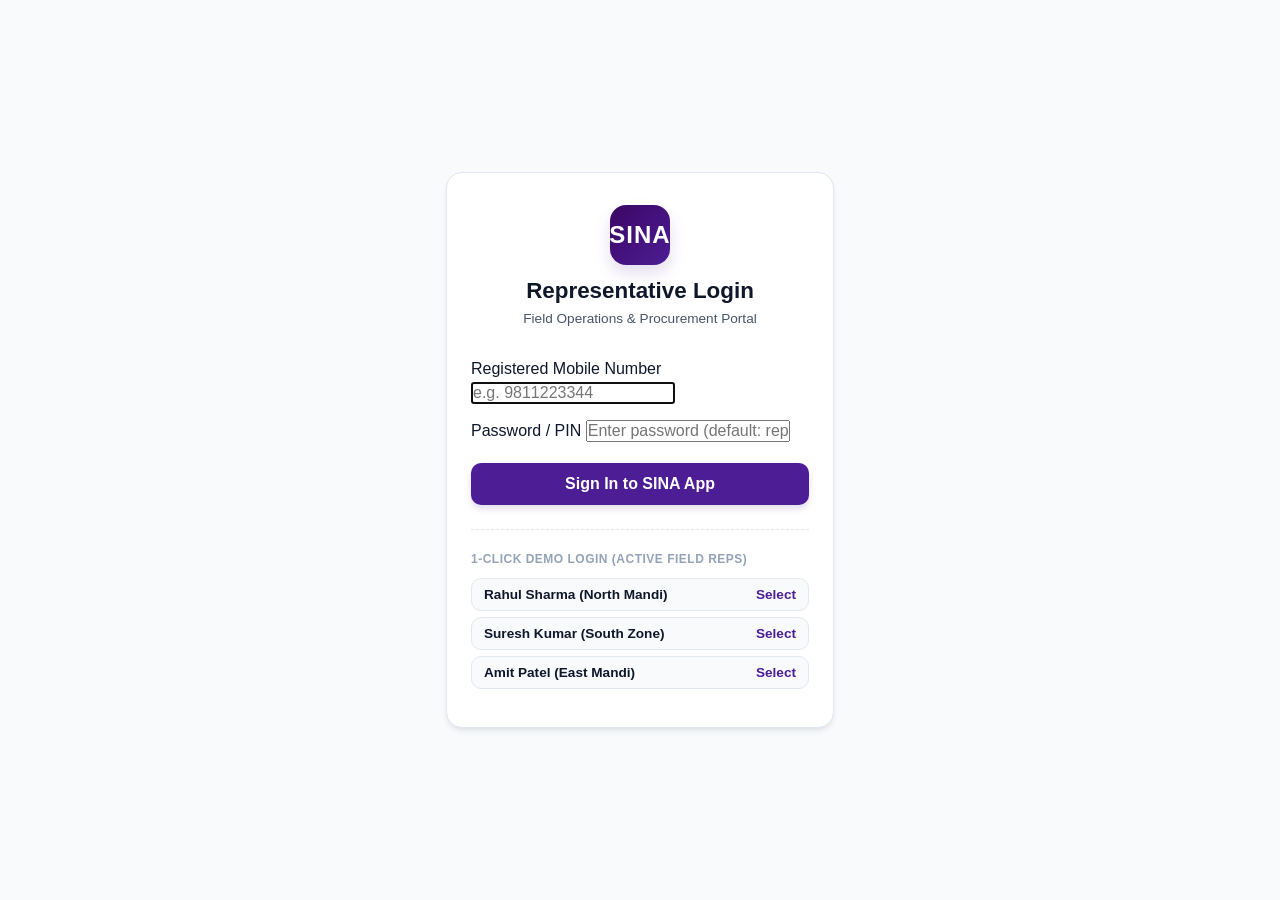
==== index.html @ ee01b5d9 "feat: initial release of SINA App field representative PWA" ====
<!DOCTYPE html>
<html lang="en">
<head>
  <meta charset="UTF-8">
  <meta name="viewport" content="width=device-width, initial-scale=1.0, maximum-scale=1.0, user-scalable=no">
  <title>Dashboard - SINA App</title>
  <meta name="description" content="SINA App Representative Field Dashboard">
  <meta name="theme-color" content="#4C1D95">
  <link rel="manifest" href="manifest.json">
  <link rel="stylesheet" href="css/base.css">
  <link rel="stylesheet" href="css/components.css">
  <style>
    .dash-greeting-card {
      background: linear-gradient(135deg, var(--purple-dark), var(--purple-primary));
      color: #FFFFFF;
      border-radius: var(--radius-lg);
      padding: 20px;
      margin-bottom: 16px;
      box-shadow: var(--shadow-md);
    }
    .greeting-date {
      font-size: 0.75rem;
      text-transform: uppercase;
      letter-spacing: 0.5px;
      opacity: 0.85;
    }
    .greeting-name {
      font-size: 1.4rem;
      font-weight: 800;
      margin: 4px 0;
      color: #FFFFFF;
    }
    .greeting-route {
      font-size: 0.85rem;
      opacity: 0.9;
    }
    
    /* KPI METRICS */
    .kpi-grid {
      display: grid;
      grid-template-columns: repeat(3, 1fr);
      gap: 10px;
      margin-bottom: 16px;
    }
    .kpi-card {
      background: var(--bg-primary);
      border: 1px solid var(--border-color);
      border-radius: var(--radius-md);
      padding: 12px 10px;
      text-align: center;
      box-shadow: var(--shadow-sm);
    }
    .kpi-val {
      font-size: 1.15rem;
      font-weight: 800;
      color: var(--purple-primary);
      margin-top: 4px;
    }
    .kpi-lbl {
      font-size: 0.7rem;
      font-weight: 600;
      color: var(--text-secondary);
      text-transform: uppercase;
    }

    /* FLOAT RECONCILIATION CARD */
    .float-reconcile-card {
      background: var(--bg-primary);
      border: 1px solid var(--purple-border);
      border-radius: var(--radius-lg);
      padding: 16px;
      margin-bottom: 16px;
    }
    .float-header {
      display: flex;
      justify-content: space-between;
      align-items: center;
      margin-bottom: 12px;
    }
    .float-title {
      font-size: 0.9rem;
      font-weight: 700;
      color: var(--text-primary);
    }
    .float-math-row {
      display: flex;
      justify-content: space-between;
      padding: 6px 0;
      font-size: 0.85rem;
      border-bottom: 1px dashed var(--border-color);
    }
    .float-net-row {
      display: flex;
      justify-content: space-between;
      padding: 10px 0 4px;
      font-weight: 800;
      font-size: 1rem;
      color: var(--purple-primary);
    }

    /* ACTION BUTTONS */
    .dash-actions-row {
      display: flex;
      gap: 10px;
      margin-bottom: 20px;
    }
    .dash-actions-row .btn {
      flex: 1;
    }

    /* VISIT CARDS */
    .section-title-row {
      display: flex;
      justify-content: space-between;
      align-items: center;
      margin-bottom: 12px;
    }
    .section-title {
      font-size: 1.05rem;
      font-weight: 700;
    }
    .visit-card {
      margin-bottom: 10px;
      border-left: 4px solid var(--purple-primary);
    }
    .visit-top-row {
      display: flex;
      justify-content: space-between;
      align-items: flex-start;
      margin-bottom: 6px;
    }
    .visit-firm-name {
      font-size: 0.95rem;
      font-weight: 700;
    }
    .visit-time {
      font-size: 0.75rem;
    }
    .visit-amount-box {
      text-align: right;
    }
    .visit-amount {
      display: block;
      font-weight: 800;
      font-size: 0.95rem;
      color: var(--purple-dark);
    }
    .badge {
      display: inline-block;
      font-size: 0.65rem;
      font-weight: 700;
      padding: 2px 6px;
      border-radius: var(--radius-sm);
    }
    .badge-success { background: var(--success-bg); color: var(--success-color); }
    .badge-purple { background: var(--purple-tint); color: var(--purple-primary); border: 1px solid var(--purple-border); }
    .visit-bottom-row {
      font-size: 0.8rem;
      color: var(--text-secondary);
      border-top: 1px solid var(--border-color);
      padding-top: 6px;
      margin-top: 6px;
    }
    .empty-state-card {
      padding: 30px 16px;
      background: var(--bg-primary);
      border-radius: var(--radius-md);
      border: 1px dashed var(--border-color);
    }
  </style>
</head>
<body>

  <main class="container">
    <!-- Greeting & Status Card -->
    <div class="dash-greeting-card">
      <div class="greeting-date" id="dash-today-date">Today</div>
      <h2 class="greeting-name" id="dash-rep-name">Rahul Sharma</h2>
      <div class="greeting-route" id="dash-rep-route">North Wholesale Market</div>
    </div>

    <!-- Quick Action Buttons -->
    <div class="dash-actions-row">
      <a href="entry.html" class="btn btn-primary">
        <svg width="20" height="20" viewBox="0 0 24 24" fill="none" stroke="currentColor" stroke-width="2"><line x1="12" y1="5" x2="12" y2="19"/><line x1="5" y1="12" x2="19" y2="12"/></svg>
        New Procurement
      </a>
      <button type="button" id="btn-open-expense-modal" class="btn btn-secondary">
        <svg width="20" height="20" viewBox="0 0 24 24" fill="none" stroke="currentColor" stroke-width="2"><rect x="2" y="6" width="20" height="12" rx="2"/><circle cx="12" cy="12" r="2"/></svg>
        Log Expense
      </button>
    </div>

    <!-- KPI Metric Cards -->
    <div class="kpi-grid">
      <div class="kpi-card">
        <div class="kpi-lbl">Visits</div>
        <div class="kpi-val" id="kpi-visits-count">0</div>
      </div>
      <div class="kpi-card">
        <div class="kpi-lbl">Procured</div>
        <div class="kpi-val" id="kpi-total-procurement">₹0</div>
      </div>
      <div class="kpi-card">
        <div class="kpi-lbl">Cash in Hand</div>
        <div class="kpi-val" id="kpi-cash-in-hand">₹15,000</div>
      </div>
    </div>

    <!-- Daily Float & Expenses Summary -->
    <div class="float-reconcile-card">
      <div class="float-header">
        <span class="float-title">Today's Cash Ledger</span>
        <span class="badge badge-purple">Real-Time</span>
      </div>
      <div class="float-math-row">
        <span>Morning Cash Float:</span>
        <strong id="float-initial-amount">₹15,000</strong>
      </div>
      <div class="float-math-row">
        <span>Cash Collected:</span>
        <strong style="color: var(--success-color);" id="float-cash-collected">+ ₹0</strong>
      </div>
      <div class="float-math-row">
        <span>Field Expenses:</span>
        <strong style="color: var(--danger-color);" id="float-total-expenses">- ₹0</strong>
      </div>
      <div class="float-net-row">
        <span>Net Cash in Hand:</span>
        <span id="kpi-cash-in-hand-2">₹15,000</span>
      </div>
    </div>

    <!-- Recent Visits Feed -->
    <div class="section-title-row">
      <h3 class="section-title">Today's Visits</h3>
      <a href="records.html" class="text-purple" style="font-size: 0.85rem; font-weight: 600;">View All</a>
    </div>
    <div id="recent-visits-list">
      <div class="empty-state-card text-center">
        <p class="text-muted">Loading today's activity...</p>
      </div>
    </div>
  </main>

  <!-- LOG EXPENSE MODAL -->
  <div id="expense-modal" class="sina-modal-backdrop">
    <div class="sina-modal-card">
      <div class="pwa-modal-header">
        <div class="pwa-badge-purple">Field Expense</div>
        <button class="icon-btn" id="btn-close-expense-modal">
          <svg width="20" height="20" viewBox="0 0 24 24" fill="none" stroke="currentColor" stroke-width="2"><line x1="18" y1="6" x2="6" y2="18"/><line x1="6" y1="6" x2="18" y2="18"/></svg>
        </button>
      </div>
      <form id="expense-form">
        <div class="form-group" style="margin-bottom: 12px;">
          <label class="form-label" for="expense_amount">Expense Amount (₹) *</label>
          <input type="number" id="expense_amount" class="form-input" placeholder="e.g. 250" min="1" step="any" required>
        </div>
        <div class="form-group" style="margin-bottom: 12px;">
          <label class="form-label" for="expense_category">Category *</label>
          <select id="expense_category" class="form-select" required>
            <option value="fuel">Fuel / Petrol</option>
            <option value="food">Food & Refreshments</option>
            <option value="travel">Bus / Auto / Toll</option>
            <option value="vehicle_maintenance">Vehicle Repair</option>
            <option value="misc">Miscellaneous</option>
          </select>
        </div>
        <div class="form-group" style="margin-bottom: 20px;">
          <label class="form-label" for="expense_notes">Notes / Details</label>
          <input type="text" id="expense_notes" class="form-input" placeholder="e.g. Petrol for bike at Shell pump">
        </div>
        <button type="submit" class="btn btn-primary btn-block">Save Expense</button>
      </form>
    </div>
  </div>

  <!-- Scripts -->
  <script src="js/config.js"></script>
  <script src="js/icons.js"></script>
  <script src="js/db.js"></script>
  <script src="js/auth.js"></script>
  <script src="js/pwa.js"></script>
  <script src="js/nav.js"></script>
  <script src="js/dashboard.js"></script>
</body>
</html>
---- css/base.css ----
/* SINA App - Design Tokens & Base CSS */
/* Palette: Clean White Background, Crisp Black Text, 20% Deep Dark Purple */

:root {
  --bg-primary: #FFFFFF;
  --bg-secondary: #F8FAFC;
  --bg-tertiary: #F1F5F9;
  
  --text-primary: #0F172A;
  --text-secondary: #475569;
  --text-muted: #94A3B8;
  --text-inverse: #FFFFFF;

  /* 20% Brand Accent: Deep Royal Dark Purple */
  --purple-primary: #4C1D95;       /* Main interactive dark purple */
  --purple-dark: #3B0764;          /* Header accents / active states */
  --purple-light: #5B21B6;         /* Hover / secondary actions */
  --purple-tint: #F5F3FF;          /* 5% tint for card fills, selected tags */
  --purple-border: #DDD6FE;        /* Soft purple borders */
  --purple-shadow: rgba(76, 29, 149, 0.15);

  --border-color: #E2E8F0;
  --border-focus: #4C1D95;

  --success-color: #059669;
  --success-bg: #ECFDF5;
  --warning-color: #D97706;
  --warning-bg: #FFFBEB;
  --danger-color: #DC2626;
  --danger-bg: #FEF2F2;

  --font-family: -apple-system, BlinkMacSystemFont, "Segoe UI", Roboto, "Helvetica Neue", Arial, sans-serif;
  --radius-sm: 6px;
  --radius-md: 10px;
  --radius-lg: 16px;
  --radius-full: 9999px;

  --shadow-sm: 0 1px 2px 0 rgba(15, 23, 42, 0.05);
  --shadow-md: 0 4px 6px -1px rgba(15, 23, 42, 0.08), 0 2px 4px -2px rgba(15, 23, 42, 0.06);
  --shadow-lg: 0 10px 15px -3px rgba(76, 29, 149, 0.1), 0 4px 6px -4px rgba(76, 29, 149, 0.08);

  --header-height: 56px;
  --bottom-nav-height: 64px;
}

* {
  box-sizing: border-box;
  margin: 0;
  padding: 0;
  -webkit-tap-highlight-color: transparent;
}

body {
  font-family: var(--font-family);
  background-color: var(--bg-secondary);
  color: var(--text-primary);
  line-height: 1.5;
  -webkit-font-smoothing: antialiased;
  padding-top: var(--header-height);
  padding-bottom: calc(var(--bottom-nav-height) + 16px);
  min-height: 100vh;
}

a {
  color: inherit;
  text-decoration: none;
}

button, input, select, textarea {
  font-family: inherit;
  font-size: 1rem;
}

.container {
  width: 100%;
  max-width: 600px;
  margin: 0 auto;
  padding: 16px;
}

/* Typography helpers */
h1, h2, h3, h4, h5 {
  color: var(--text-primary);
  font-weight: 700;
  line-height: 1.25;
}

.text-center { text-align: center; }
.text-muted { color: var(--text-secondary); font-size: 0.875rem; }
.text-purple { color: var(--purple-primary); }
.font-bold { font-weight: 700; }
---- css/components.css ----
/* SINA App - Reusable UI Components */

/* 1. TOP BAR */
.sina-top-bar {
  position: fixed;
  top: 0;
  left: 0;
  right: 0;
  height: var(--header-height);
  background-color: var(--bg-primary);
  border-bottom: 1px solid var(--border-color);
  display: flex;
  align-items: center;
  justify-content: space-between;
  padding: 0 16px;
  z-index: 100;
  box-shadow: var(--shadow-sm);
}

.top-bar-left, .top-bar-right {
  display: flex;
  align-items: center;
  gap: 10px;
}

.app-branding {
  display: flex;
  align-items: center;
  gap: 6px;
}

.brand-name {
  font-size: 1.25rem;
  font-weight: 900;
  letter-spacing: 0.5px;
  color: var(--purple-primary);
}

.brand-tag {
  font-size: 0.65rem;
  font-weight: 700;
  text-transform: uppercase;
  background-color: var(--purple-tint);
  color: var(--purple-primary);
  border: 1px solid var(--purple-border);
  padding: 2px 6px;
  border-radius: var(--radius-sm);
}

.icon-btn {
  background: none;
  border: none;
  cursor: pointer;
  display: inline-flex;
  align-items: center;
  justify-content: center;
  padding: 8px;
  border-radius: var(--radius-md);
  color: var(--text-primary);
  transition: background-color 0.2s, transform 0.1s;
}

.icon-btn:hover {
  background-color: var(--purple-tint);
  color: var(--purple-primary);
}

.icon-btn:active {
  transform: scale(0.95);
}

/* REFRESH BUTTON SPINNING ANIMATION */
.refresh-btn.spinning svg {
  animation: spin 0.8s linear infinite;
  color: var(--purple-primary);
}

@keyframes spin {
  from { transform: rotate(0deg); }
  to { transform: rotate(360deg); }
}

.network-badge {
  display: flex;
  align-items: center;
  gap: 6px;
  padding: 3px 8px;
  border-radius: var(--radius-full);
  font-size: 0.725rem;
  font-weight: 600;
}

.network-badge .dot {
  width: 7px;
  height: 7px;
  border-radius: 50%;
}

.network-badge.online {
  background-color: var(--success-bg);
  color: var(--success-color);
}
.network-badge.online .dot {
  background-color: var(--success-color);
  box-shadow: 0 0 6px var(--success-color);
}

.network-badge.offline {
  background-color: var(--danger-bg);
  color: var(--danger-color);
}
.network-badge.offline .dot {
  background-color: var(--danger-color);
}

/* 2. DRAWER SLIDE-OVER */
.sina-drawer {
  position: fixed;
  top: 0;
  left: 0;
  width: 100vw;
  height: 100vh;
  z-index: 1000;
  visibility: hidden;
  transition: visibility 0.3s;
}

.sina-drawer.open {
  visibility: visible;
}

.drawer-backdrop {
  position: absolute;
  top: 0;
  left: 0;
  width: 100%;
  height: 100%;
  background: rgba(15, 23, 42, 0.4);
  backdrop-filter: blur(2px);
  opacity: 0;
  transition: opacity 0.3s;
}

.sina-drawer.open .drawer-backdrop {
  opacity: 1;
}

.drawer-panel {
  position: absolute;
  top: 0;
  left: 0;
  width: 82%;
  max-width: 320px;
  height: 100%;
  background: var(--bg-primary);
  transform: translateX(-100%);
  transition: transform 0.3s cubic-bezier(0.16, 1, 0.3, 1);
  display: flex;
  flex-direction: column;
  box-shadow: var(--shadow-lg);
}

.sina-drawer.open .drawer-panel {
  transform: translateX(0);
}

.drawer-header {
  padding: 24px 16px 16px;
  background: linear-gradient(135deg, var(--purple-dark), var(--purple-primary));
  color: var(--text-inverse);
  position: relative;
}

.rep-avatar-box {
  width: 48px;
  height: 48px;
  background: rgba(255, 255, 255, 0.2);
  border-radius: var(--radius-full);
  display: flex;
  align-items: center;
  justify-content: center;
  margin-bottom: 12px;
}

.rep-name {
  font-size: 1.1rem;
  font-weight: 700;
  color: #FFFFFF;
}

.rep-phone {
  display: block;
  font-size: 0.8rem;
  color: rgba(255, 255, 255, 0.8);
  margin-top: 2px;
}

.rep-route-pill {
  display: inline-block;
  font-size: 0.7rem;
  font-weight: 600;
  background: rgba(255, 255, 255, 0.25);
  padding: 2px 8px;
  border-radius: var(--radius-full);
  margin-top: 8px;
}

.close-drawer-btn {
  position: absolute;
  top: 16px;
  right: 16px;
  color: #FFFFFF;
}

.drawer-nav {
  flex: 1;
  padding: 16px 12px;
  display: flex;
  flex-direction: column;
  gap: 6px;
}

.drawer-link {
  display: flex;
  align-items: center;
  gap: 14px;
  padding: 12px 14px;
  border-radius: var(--radius-md);
  font-size: 0.95rem;
  font-weight: 600;
  color: var(--text-primary);
  transition: all 0.2s;
}

.drawer-link:hover {
  background-color: var(--purple-tint);
  color: var(--purple-primary);
}

.drawer-link.active {
  background-color: var(--purple-tint);
  color: var(--purple-primary);
  border-left: 4px solid var(--purple-primary);
}

.drawer-link .nav-icon {
  display: flex;
  color: inherit;
}

.drawer-footer {
  padding: 16px;
  border-top: 1px solid var(--border-color);
  display: flex;
  flex-direction: column;
  gap: 10px;
}

/* 3. FIXED BOTTOM NAVIGATION BAR */
.sina-bottom-nav {
  position: fixed;
  bottom: 0;
  left: 0;
  right: 0;
  height: var(--bottom-nav-height);
  background-color: var(--bg-primary);
  border-top: 1px solid var(--border-color);
  display: flex;
  align-items: center;
  justify-content: space-around;
  z-index: 99;
  box-shadow: 0 -2px 8px rgba(15, 23, 42, 0.05);
}

.bottom-nav-item {
  display: flex;
  flex-direction: column;
  align-items: center;
  justify-content: center;
  flex: 1;
  height: 100%;
  color: var(--text-secondary);
  transition: all 0.2s;
}

.bottom-nav-item .b-icon {
  display: flex;
  align-items: center;
  justify-content: center;
  margin-bottom: 2px;
}

.bottom-nav-item .b-label {
  font-size: 0.7rem;
  font-weight: 600;
}

.bottom-nav-item.active {
  color: var(--purple-primary);
}

.bottom-nav-item .plus-circle {
  background: var(--purple-primary);
  color: #FFFFFF;
  width: 42px;
  height: 42px;
  border-radius: var(--radius-full);
  margin-top: -12px;
  box-shadow: 0 4px 10px var(--purple-shadow);
  border: 3px solid var(--bg-primary);
}

.bottom-nav-item.active .plus-circle {
  background: var(--purple-dark);
}

/* 4. BUTTONS & CARDS */
.btn {
  display: inline-flex;
  align-items: center;
  justify-content: center;
  gap: 8px;
  padding: 12px 20px;
  border-radius: var(--radius-md);
  font-weight: 600;
  cursor: pointer;
  border: none;
  transition: background-color 0.2s, transform 0.1s, box-shadow 0.2s;
}

.btn:active {
  transform: scale(0.98);
}

.btn-primary {
  background-color: var(--purple-primary);
  color: #FFFFFF;
  box-shadow: 0 4px 6px var(--purple-shadow);
}

.btn-primary:hover {
  background-color: var(--purple-dark);
}

.btn-secondary {
  background-color: var(--bg-tertiary);
  color: var(--text-primary);
}

.btn-secondary:hover {
  background-color: #E2E8F0;
}

.btn-outline-purple {
  background-color: transparent;
  color: var(--purple-primary);
  border: 1px solid var(--purple-primary);
}

.btn-outline-purple:hover {
  background-color: var(--purple-tint);
}

.btn-logout {
  background-color: var(--danger-bg);
  color: var(--danger-color);
  border: 1px solid rgba(220, 38, 38, 0.2);
}

.btn-block {
  width: 100%;
}

.card {
  background-color: var(--bg-primary);
  border-radius: var(--radius-lg);
  padding: 16px;
  border: 1px solid var(--border-color);
  box-shadow: var(--shadow-sm);
  margin-bottom: 16px;
}

/* 5. MODAL SYSTEM (For PWA & iOS Safari Guide) */
.sina-modal-backdrop {
  position: fixed;
  top: 0;
  left: 0;
  width: 100vw;
  height: 100vh;
  background: rgba(15, 23, 42, 0.6);
  backdrop-filter: blur(4px);
  z-index: 2000;
  display: flex;
  align-items: flex-end;
  justify-content: center;
  opacity: 0;
  pointer-events: none;
  transition: opacity 0.25s ease;
}

.sina-modal-backdrop.active {
  opacity: 1;
  pointer-events: auto;
}

.sina-modal-card {
  background: var(--bg-primary);
  width: 100%;
  max-width: 500px;
  border-radius: 20px 20px 0 0;
  padding: 24px 20px;
  box-shadow: var(--shadow-lg);
  transform: translateY(100%);
  transition: transform 0.3s cubic-bezier(0.16, 1, 0.3, 1);
  max-height: 90vh;
  overflow-y: auto;
}

.sina-modal-backdrop.active .sina-modal-card {
  transform: translateY(0);
}

.pwa-modal-header {
  display: flex;
  align-items: center;
  justify-content: space-between;
  margin-bottom: 16px;
}

.pwa-badge-purple {
  background: var(--purple-tint);
  color: var(--purple-primary);
  border: 1px solid var(--purple-border);
  font-size: 0.75rem;
  font-weight: 700;
  padding: 4px 10px;
  border-radius: var(--radius-full);
}

.pwa-title {
  font-size: 1.25rem;
  margin-bottom: 6px;
}

.pwa-subtitle {
  color: var(--text-secondary);
  font-size: 0.875rem;
  line-height: 1.4;
  margin-bottom: 20px;
}

.pwa-app-logo-badge {
  width: 64px;
  height: 64px;
  background: linear-gradient(135deg, var(--purple-dark), var(--purple-primary));
  border-radius: var(--radius-lg);
  display: inline-flex;
  align-items: center;
  justify-content: center;
  margin: 0 auto 16px;
  box-shadow: 0 8px 16px var(--purple-shadow);
}

.pwa-logo-text {
  color: #FFFFFF;
  font-weight: 900;
  font-size: 1.3rem;
  letter-spacing: 1px;
}

.ios-steps-list {
  display: flex;
  flex-direction: column;
  gap: 14px;
  margin-bottom: 24px;
}

.ios-step-item {
  display: flex;
  gap: 12px;
  background: var(--bg-secondary);
  padding: 12px;
  border-radius: var(--radius-md);
  border: 1px solid var(--border-color);
  align-items: center;
}

.step-badge {
  width: 28px;
  height: 28px;
  background: var(--purple-primary);
  color: #FFFFFF;
  border-radius: var(--radius-full);
  display: flex;
  align-items: center;
  justify-content: center;
  font-weight: 700;
  font-size: 0.85rem;
  flex-shrink: 0;
}

.step-content {
  flex: 1;
}

.step-title {
  font-size: 0.9rem;
  color: var(--text-primary);
}

.step-desc {
  font-size: 0.75rem;
  color: var(--text-secondary);
  margin-top: 2px;
}

.step-icon-preview {
  color: var(--purple-primary);
  display: flex;
  align-items: center;
  padding-left: 8px;
}

.dual-btn-row {
  display: flex;
  gap: 10px;
}

.dual-btn-row .btn {
  flex: 1;
}
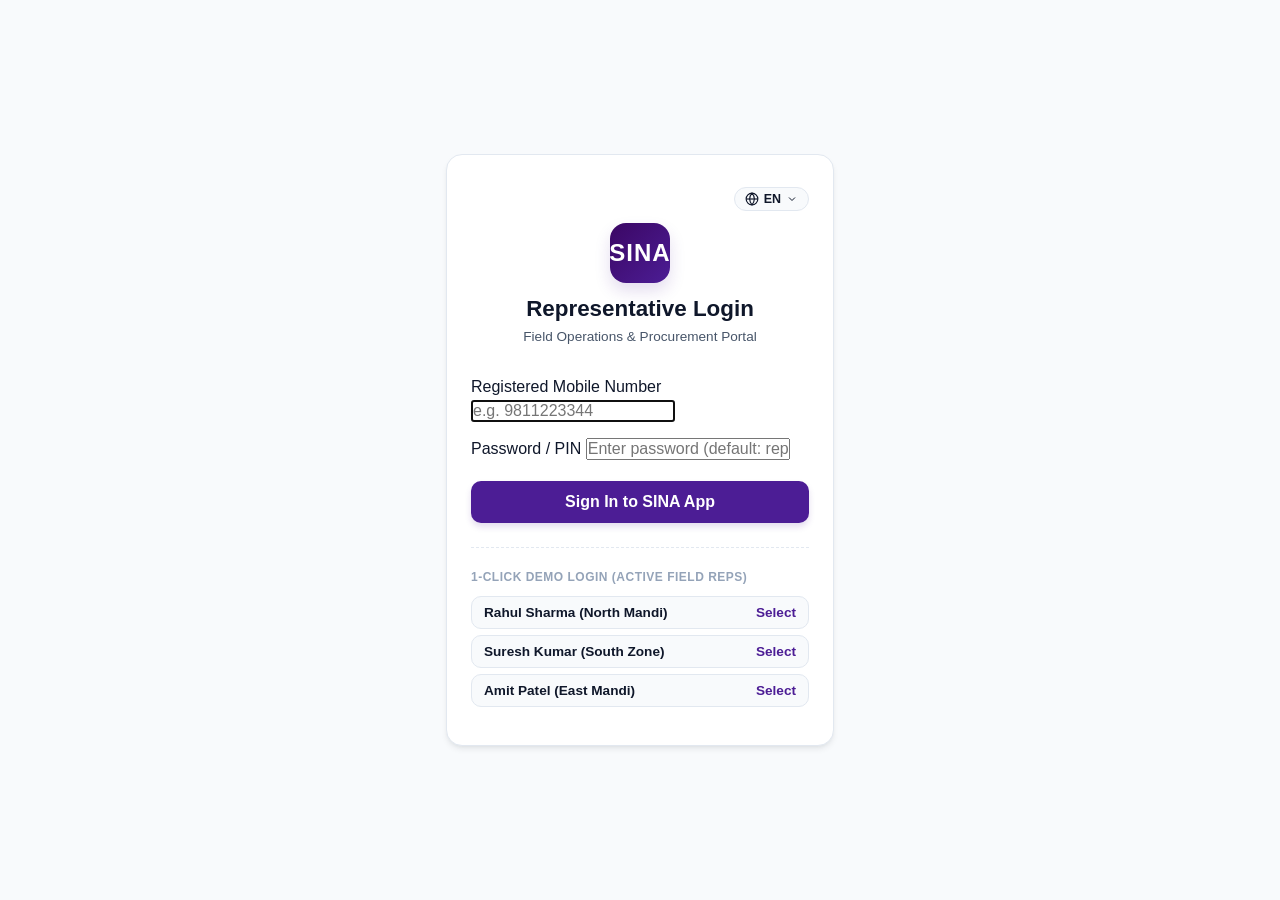
==== commit 8b9e1d1c: "feat: add multi-language selection (English, Hindi, Marathi) with Google Translate engine and persis" ====
--- a/index.html
+++ b/index.html
@@ -181,13 +181,17 @@
 
     <!-- Quick Action Buttons -->
     <div class="dash-actions-row">
-      <a href="entry.html" class="btn btn-primary">
-        <svg width="20" height="20" viewBox="0 0 24 24" fill="none" stroke="currentColor" stroke-width="2"><line x1="12" y1="5" x2="12" y2="19"/><line x1="5" y1="12" x2="19" y2="12"/></svg>
-        New Procurement
+      <a href="entry.html" class="btn btn-primary" style="flex: 1.2;">
+        <svg width="18" height="18" viewBox="0 0 24 24" fill="none" stroke="currentColor" stroke-width="2"><line x1="12" y1="5" x2="12" y2="19"/><line x1="5" y1="12" x2="19" y2="12"/></svg>
+        New Entry
       </a>
-      <button type="button" id="btn-open-expense-modal" class="btn btn-secondary">
-        <svg width="20" height="20" viewBox="0 0 24 24" fill="none" stroke="currentColor" stroke-width="2"><rect x="2" y="6" width="20" height="12" rx="2"/><circle cx="12" cy="12" r="2"/></svg>
-        Log Expense
+      <a href="products.html" class="btn btn-secondary" style="flex: 1;">
+        <svg width="18" height="18" viewBox="0 0 24 24" fill="none" stroke="currentColor" stroke-width="2"><rect x="3" y="3" width="7" height="7"/><rect x="14" y="3" width="7" height="7"/><rect x="14" y="14" width="7" height="7"/><rect x="3" y="14" width="7" height="7"/></svg>
+        Catalog
+      </a>
+      <button type="button" id="btn-open-expense-modal" class="btn btn-secondary" style="flex: 1;" title="Log Expense">
+        <svg width="18" height="18" viewBox="0 0 24 24" fill="none" stroke="currentColor" stroke-width="2"><rect x="2" y="6" width="20" height="12" rx="2"/><circle cx="12" cy="12" r="2"/></svg>
+        Expense
       </button>
     </div>
 
@@ -281,6 +285,7 @@
   <script src="js/icons.js"></script>
   <script src="js/db.js"></script>
   <script src="js/auth.js"></script>
+  <script src="js/translate.js"></script>
   <script src="js/pwa.js"></script>
   <script src="js/nav.js"></script>
   <script src="js/dashboard.js"></script>
--- a/css/components.css
+++ b/css/components.css
@@ -529,3 +529,150 @@
 .dual-btn-row .btn {
   flex: 1;
 }
+
+/* 6. LANGUAGE SELECTOR & TRANSLATION STYLES */
+.lang-selector-wrap {
+  position: relative;
+  display: inline-block;
+}
+
+.lang-pill-btn {
+  display: inline-flex;
+  align-items: center;
+  gap: 5px;
+  background: var(--bg-secondary);
+  border: 1px solid var(--border-color);
+  border-radius: var(--radius-full);
+  padding: 4px 10px;
+  font-size: 0.78rem;
+  font-weight: 700;
+  color: var(--text-primary);
+  cursor: pointer;
+  transition: all 0.2s ease;
+}
+
+.lang-pill-btn:hover {
+  border-color: var(--purple-primary);
+  background: var(--purple-tint);
+  color: var(--purple-primary);
+}
+
+.lang-pill-btn svg {
+  flex-shrink: 0;
+}
+
+.lang-dropdown-menu {
+  position: absolute;
+  top: calc(100% + 6px);
+  right: 0;
+  background: #FFFFFF;
+  border: 1px solid var(--border-color);
+  border-radius: var(--radius-md);
+  box-shadow: 0 10px 25px rgba(0, 0, 0, 0.12);
+  min-width: 175px;
+  z-index: 1050;
+  display: none;
+  flex-direction: column;
+  padding: 6px 0;
+  animation: dropdownFadeIn 0.15s ease-out;
+}
+
+.lang-dropdown-menu.active {
+  display: flex;
+}
+
+@keyframes dropdownFadeIn {
+  from { opacity: 0; transform: translateY(-6px); }
+  to { opacity: 1; transform: translateY(0); }
+}
+
+.lang-option {
+  display: flex;
+  justify-content: space-between;
+  align-items: center;
+  padding: 9px 14px;
+  font-size: 0.85rem;
+  color: var(--text-primary);
+  cursor: pointer;
+  transition: background-color 0.15s;
+}
+
+.lang-option:hover {
+  background-color: var(--purple-tint);
+  color: var(--purple-primary);
+}
+
+.lang-option.active {
+  background-color: var(--purple-tint);
+  color: var(--purple-primary);
+  font-weight: 700;
+}
+
+.lang-option .lang-code {
+  font-size: 0.72rem;
+  font-weight: 700;
+  padding: 2px 6px;
+  background: rgba(76, 29, 149, 0.08);
+  border-radius: var(--radius-sm);
+}
+
+.lang-option.active .lang-code {
+  background: var(--purple-primary);
+  color: #FFFFFF;
+}
+
+.drawer-lang-btn {
+  background: var(--bg-secondary);
+  border: 1px solid var(--border-color);
+  border-radius: var(--radius-sm);
+  padding: 4px 10px;
+  font-size: 0.75rem;
+  font-weight: 700;
+  color: var(--text-secondary);
+  cursor: pointer;
+  transition: all 0.15s;
+}
+
+.drawer-lang-btn:hover {
+  border-color: var(--purple-primary);
+  color: var(--purple-primary);
+}
+
+.drawer-lang-btn.active {
+  background: var(--purple-primary);
+  border-color: var(--purple-primary);
+  color: #FFFFFF;
+}
+
+/* SUPPRESS GOOGLE TRANSLATE BANNER & BAR */
+.goog-te-banner-frame.skiptranslate, 
+.goog-te-banner-frame,
+iframe.goog-te-banner-frame {
+  display: none !important;
+  visibility: hidden !important;
+  height: 0 !important;
+}
+
+body {
+  top: 0px !important;
+  position: static !important;
+}
+
+.goog-tooltip, 
+#goog-gt-tt, 
+.goog-te-balloon-frame {
+  display: none !important;
+}
+
+.goog-text-highlight {
+  background: none !important;
+  box-shadow: none !important;
+}
+
+.skiptranslate {
+  display: none !important;
+}
+
+#google_translate_element {
+  display: none !important;
+}
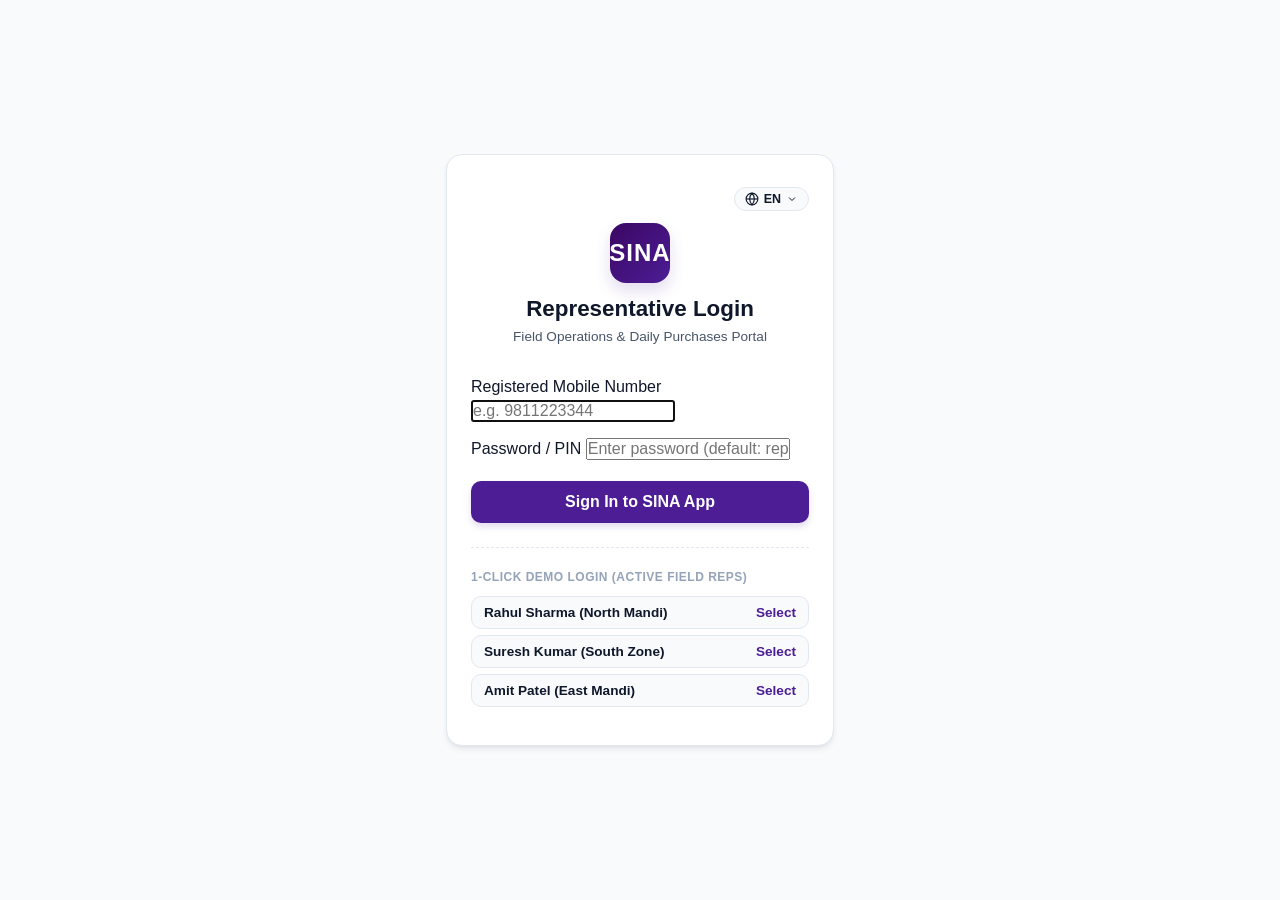
==== commit e7b11c5e: "feat: Instant zero-flicker multilingual translation engine across entire app with MutationObserver a" ====
--- a/index.html
+++ b/index.html
@@ -9,6 +9,7 @@
   <link rel="manifest" href="manifest.json">
   <link rel="stylesheet" href="css/base.css">
   <link rel="stylesheet" href="css/components.css">
+  <script src="js/translate.js"></script>
   <style>
     .dash-greeting-card {
       background: linear-gradient(135deg, var(--purple-dark), var(--purple-primary));
@@ -35,12 +36,13 @@
       opacity: 0.9;
     }
     
-    /* KPI METRICS */
+    /* KPI METRICS (2x2 Grid for Mobile Screen Fit) */
     .kpi-grid {
       display: grid;
-      grid-template-columns: repeat(3, 1fr);
+      grid-template-columns: repeat(2, 1fr);
       gap: 10px;
       margin-bottom: 16px;
+      width: 100%;
     }
     .kpi-card {
       background: var(--bg-primary);
@@ -49,6 +51,8 @@
       padding: 12px 10px;
       text-align: center;
       box-shadow: var(--shadow-sm);
+      min-width: 0;
+      word-break: break-word;
     }
     .kpi-val {
       font-size: 1.15rem;
@@ -57,10 +61,11 @@
       margin-top: 4px;
     }
     .kpi-lbl {
-      font-size: 0.7rem;
-      font-weight: 600;
+      font-size: 0.72rem;
+      font-weight: 700;
       color: var(--text-secondary);
       text-transform: uppercase;
+      letter-spacing: 0.3px;
     }
 
     /* FLOAT RECONCILIATION CARD */
@@ -70,6 +75,7 @@
       border-radius: var(--radius-lg);
       padding: 16px;
       margin-bottom: 16px;
+      width: 100%;
     }
     .float-header {
       display: flex;
@@ -98,74 +104,24 @@
       color: var(--purple-primary);
     }
 
-    /* ACTION BUTTONS */
+    /* ACTION BUTTONS (Clean mobile fit, no overflow) */
     .dash-actions-row {
       display: flex;
-      gap: 10px;
-      margin-bottom: 20px;
+      gap: 8px;
+      margin-bottom: 16px;
+      width: 100%;
     }
     .dash-actions-row .btn {
       flex: 1;
-    }
-
-    /* VISIT CARDS */
-    .section-title-row {
-      display: flex;
-      justify-content: space-between;
-      align-items: center;
-      margin-bottom: 12px;
-    }
-    .section-title {
-      font-size: 1.05rem;
-      font-weight: 700;
-    }
-    .visit-card {
-      margin-bottom: 10px;
-      border-left: 4px solid var(--purple-primary);
-    }
-    .visit-top-row {
-      display: flex;
-      justify-content: space-between;
-      align-items: flex-start;
-      margin-bottom: 6px;
-    }
-    .visit-firm-name {
-      font-size: 0.95rem;
-      font-weight: 700;
-    }
-    .visit-time {
-      font-size: 0.75rem;
-    }
-    .visit-amount-box {
-      text-align: right;
-    }
-    .visit-amount {
-      display: block;
-      font-weight: 800;
-      font-size: 0.95rem;
-      color: var(--purple-dark);
-    }
-    .badge {
-      display: inline-block;
-      font-size: 0.65rem;
-      font-weight: 700;
-      padding: 2px 6px;
-      border-radius: var(--radius-sm);
-    }
-    .badge-success { background: var(--success-bg); color: var(--success-color); }
-    .badge-purple { background: var(--purple-tint); color: var(--purple-primary); border: 1px solid var(--purple-border); }
-    .visit-bottom-row {
-      font-size: 0.8rem;
-      color: var(--text-secondary);
-      border-top: 1px solid var(--border-color);
-      padding-top: 6px;
-      margin-top: 6px;
-    }
-    .empty-state-card {
-      padding: 30px 16px;
-      background: var(--bg-primary);
-      border-radius: var(--radius-md);
-      border: 1px dashed var(--border-color);
+      padding: 10px 6px;
+      font-size: 0.82rem;
+      gap: 6px;
+      white-space: nowrap;
+      min-width: 0;
+      justify-content: center;
+    }
+    .dash-actions-row .btn svg {
+      flex-shrink: 0;
     }
   </style>
 </head>
@@ -181,29 +137,33 @@
 
     <!-- Quick Action Buttons -->
     <div class="dash-actions-row">
-      <a href="entry.html" class="btn btn-primary" style="flex: 1.2;">
-        <svg width="18" height="18" viewBox="0 0 24 24" fill="none" stroke="currentColor" stroke-width="2"><line x1="12" y1="5" x2="12" y2="19"/><line x1="5" y1="12" x2="19" y2="12"/></svg>
+      <a href="entry.html" class="btn btn-primary">
+        <svg width="16" height="16" viewBox="0 0 24 24" fill="none" stroke="currentColor" stroke-width="2"><line x1="12" y1="5" x2="12" y2="19"/><line x1="5" y1="12" x2="19" y2="12"/></svg>
         New Entry
       </a>
-      <a href="products.html" class="btn btn-secondary" style="flex: 1;">
-        <svg width="18" height="18" viewBox="0 0 24 24" fill="none" stroke="currentColor" stroke-width="2"><rect x="3" y="3" width="7" height="7"/><rect x="14" y="3" width="7" height="7"/><rect x="14" y="14" width="7" height="7"/><rect x="3" y="14" width="7" height="7"/></svg>
-        Catalog
+      <a href="products.html" class="btn btn-secondary">
+        <svg width="16" height="16" viewBox="0 0 24 24" fill="none" stroke="currentColor" stroke-width="2"><rect x="3" y="3" width="7" height="7"/><rect x="14" y="3" width="7" height="7"/><rect x="14" y="14" width="7" height="7"/><rect x="3" y="14" width="7" height="7"/></svg>
+        Products
       </a>
-      <button type="button" id="btn-open-expense-modal" class="btn btn-secondary" style="flex: 1;" title="Log Expense">
-        <svg width="18" height="18" viewBox="0 0 24 24" fill="none" stroke="currentColor" stroke-width="2"><rect x="2" y="6" width="20" height="12" rx="2"/><circle cx="12" cy="12" r="2"/></svg>
+      <button type="button" id="btn-open-expense-modal" class="btn btn-secondary" title="Log Expense">
+        <svg width="16" height="16" viewBox="0 0 24 24" fill="none" stroke="currentColor" stroke-width="2"><rect x="2" y="6" width="20" height="12" rx="2"/><circle cx="12" cy="12" r="2"/></svg>
         Expense
       </button>
     </div>
 
-    <!-- KPI Metric Cards -->
+    <!-- 2x2 KPI Metric Cards (Cleanly fits mobile screens without horizontal scroll) -->
     <div class="kpi-grid">
       <div class="kpi-card">
         <div class="kpi-lbl">Visits</div>
         <div class="kpi-val" id="kpi-visits-count">0</div>
       </div>
       <div class="kpi-card">
-        <div class="kpi-lbl">Procured</div>
+        <div class="kpi-lbl">Total Bought</div>
         <div class="kpi-val" id="kpi-total-procurement">₹0</div>
+      </div>
+      <div class="kpi-card">
+        <div class="kpi-lbl">Daily Expenses</div>
+        <div class="kpi-val" style="color: var(--danger-color);" id="kpi-expenses-count">₹0</div>
       </div>
       <div class="kpi-card">
         <div class="kpi-lbl">Cash in Hand</div>
@@ -211,14 +171,14 @@
       </div>
     </div>
 
-    <!-- Daily Float & Expenses Summary -->
+    <!-- Daily Cash Given & Expenses Summary -->
     <div class="float-reconcile-card">
       <div class="float-header">
-        <span class="float-title">Today's Cash Ledger</span>
+        <span class="float-title">Today's Cash Summary</span>
         <span class="badge badge-purple">Real-Time</span>
       </div>
       <div class="float-math-row">
-        <span>Morning Cash Float:</span>
+        <span>Morning Cash Given:</span>
         <strong id="float-initial-amount">₹15,000</strong>
       </div>
       <div class="float-math-row">
@@ -226,7 +186,7 @@
         <strong style="color: var(--success-color);" id="float-cash-collected">+ ₹0</strong>
       </div>
       <div class="float-math-row">
-        <span>Field Expenses:</span>
+        <span>Daily Expenses:</span>
         <strong style="color: var(--danger-color);" id="float-total-expenses">- ₹0</strong>
       </div>
       <div class="float-net-row">
@@ -285,7 +245,6 @@
   <script src="js/icons.js"></script>
   <script src="js/db.js"></script>
   <script src="js/auth.js"></script>
-  <script src="js/translate.js"></script>
   <script src="js/pwa.js"></script>
   <script src="js/nav.js"></script>
   <script src="js/dashboard.js"></script>
--- a/css/base.css
+++ b/css/base.css
@@ -50,6 +50,11 @@
   -webkit-tap-highlight-color: transparent;
 }
 
+html, body {
+  overflow-x: hidden;
+  max-width: 100%;
+}
+
 body {
   font-family: var(--font-family);
   background-color: var(--bg-secondary);
@@ -75,7 +80,9 @@
   width: 100%;
   max-width: 600px;
   margin: 0 auto;
-  padding: 16px;
+  padding: 16px 12px;
+  overflow-x: hidden;
+  box-sizing: border-box;
 }
 
 /* Typography helpers */
